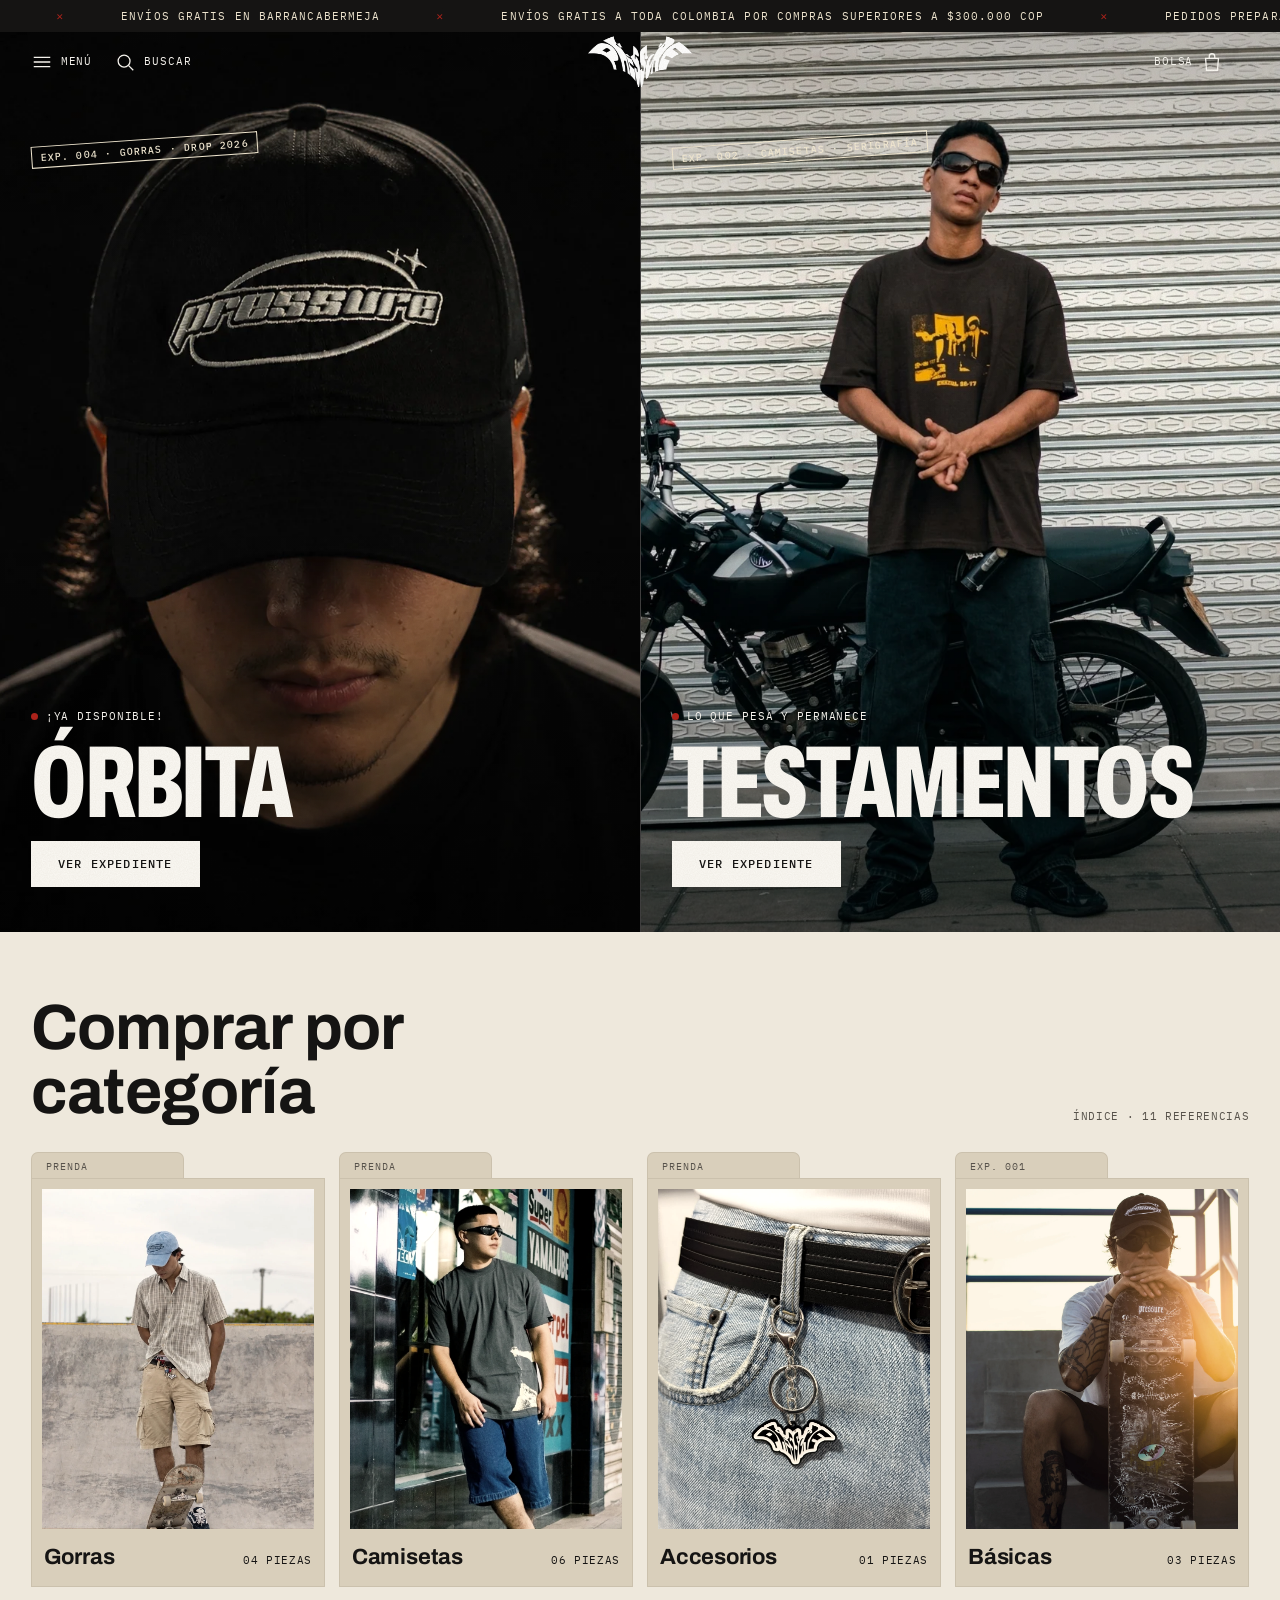
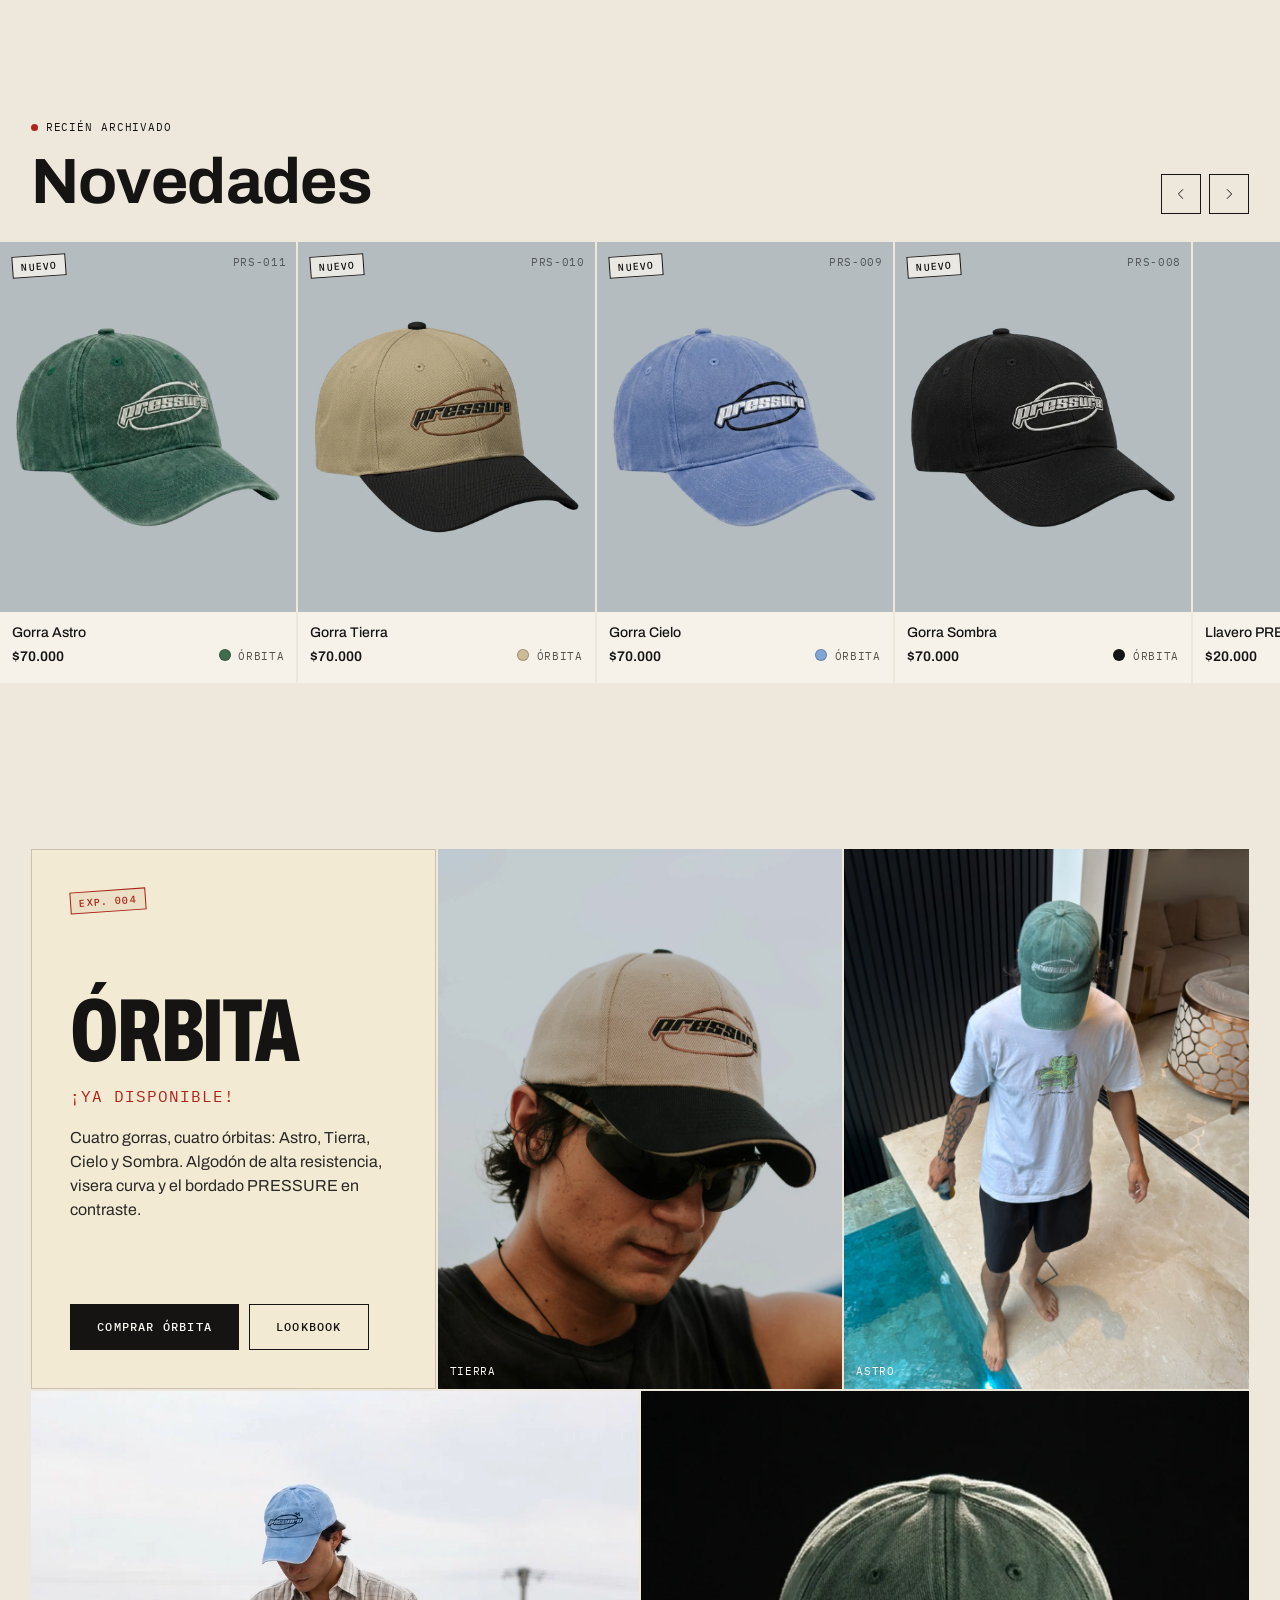
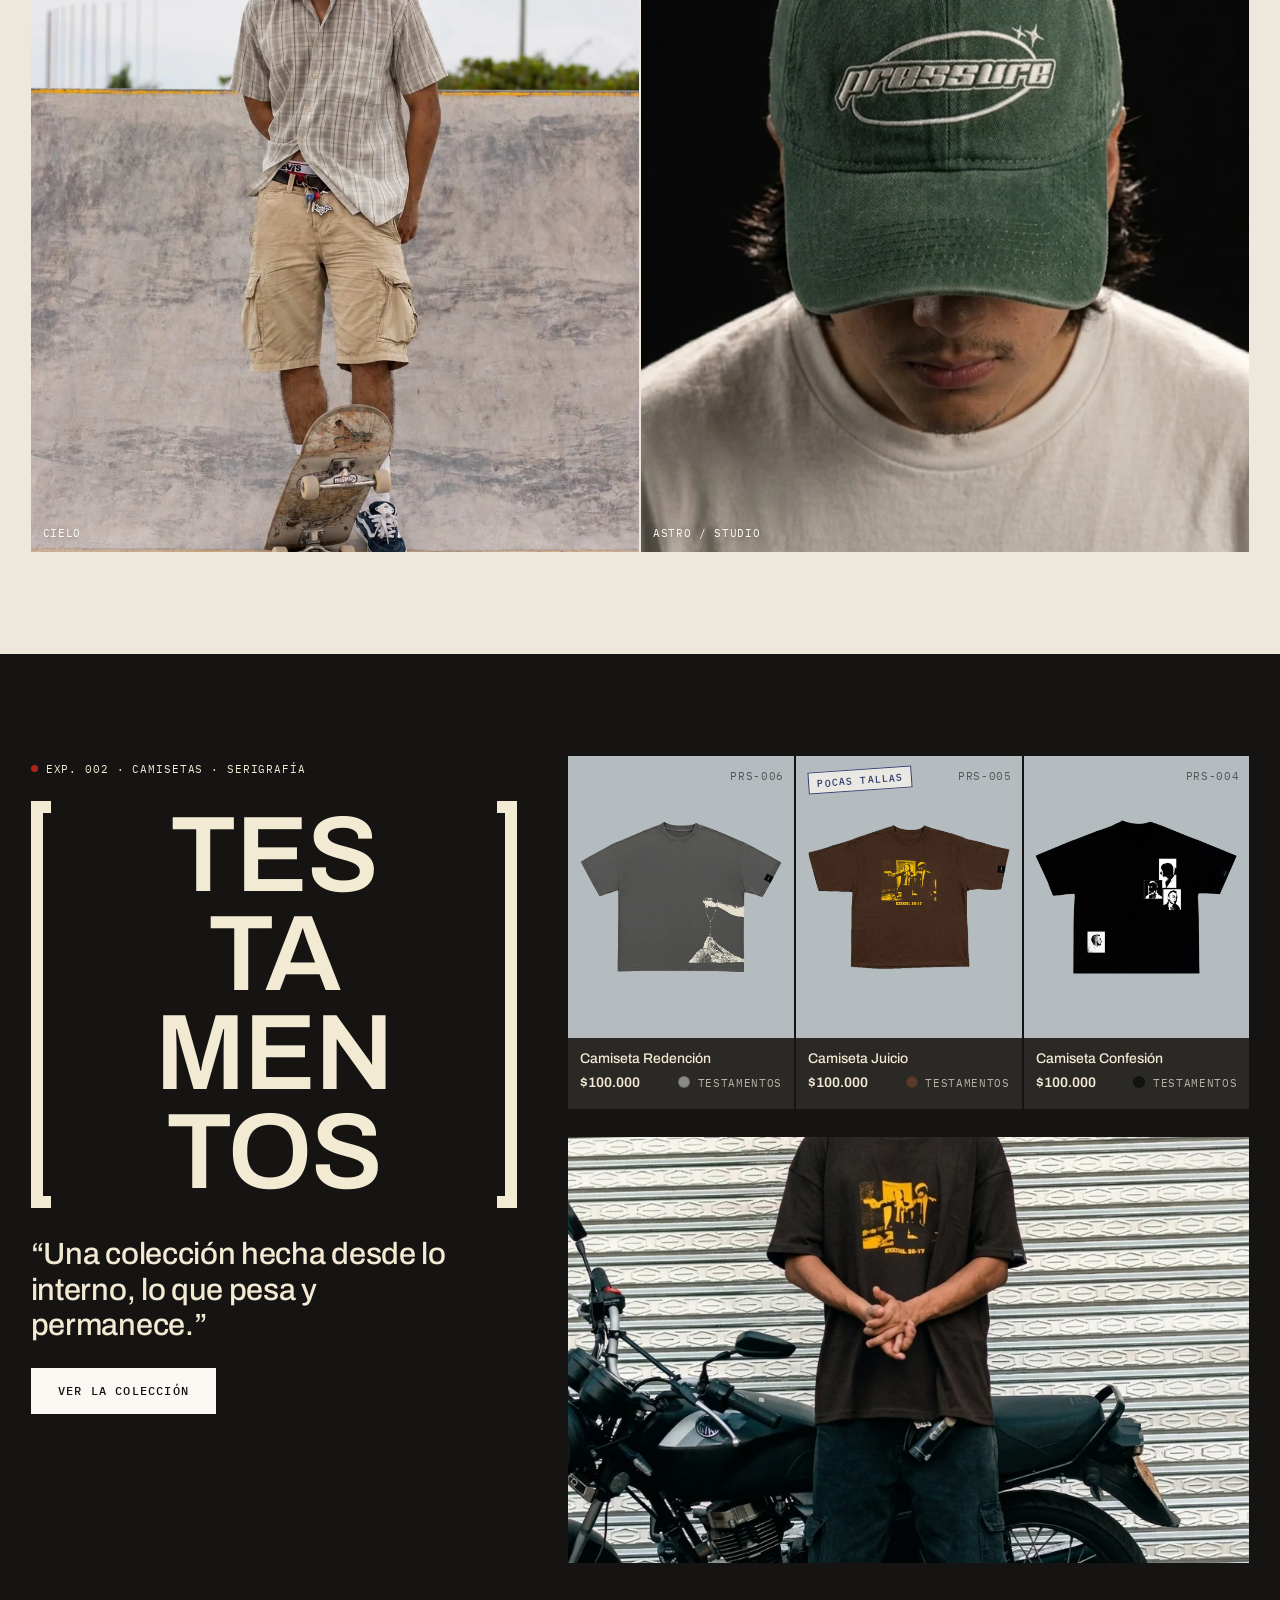
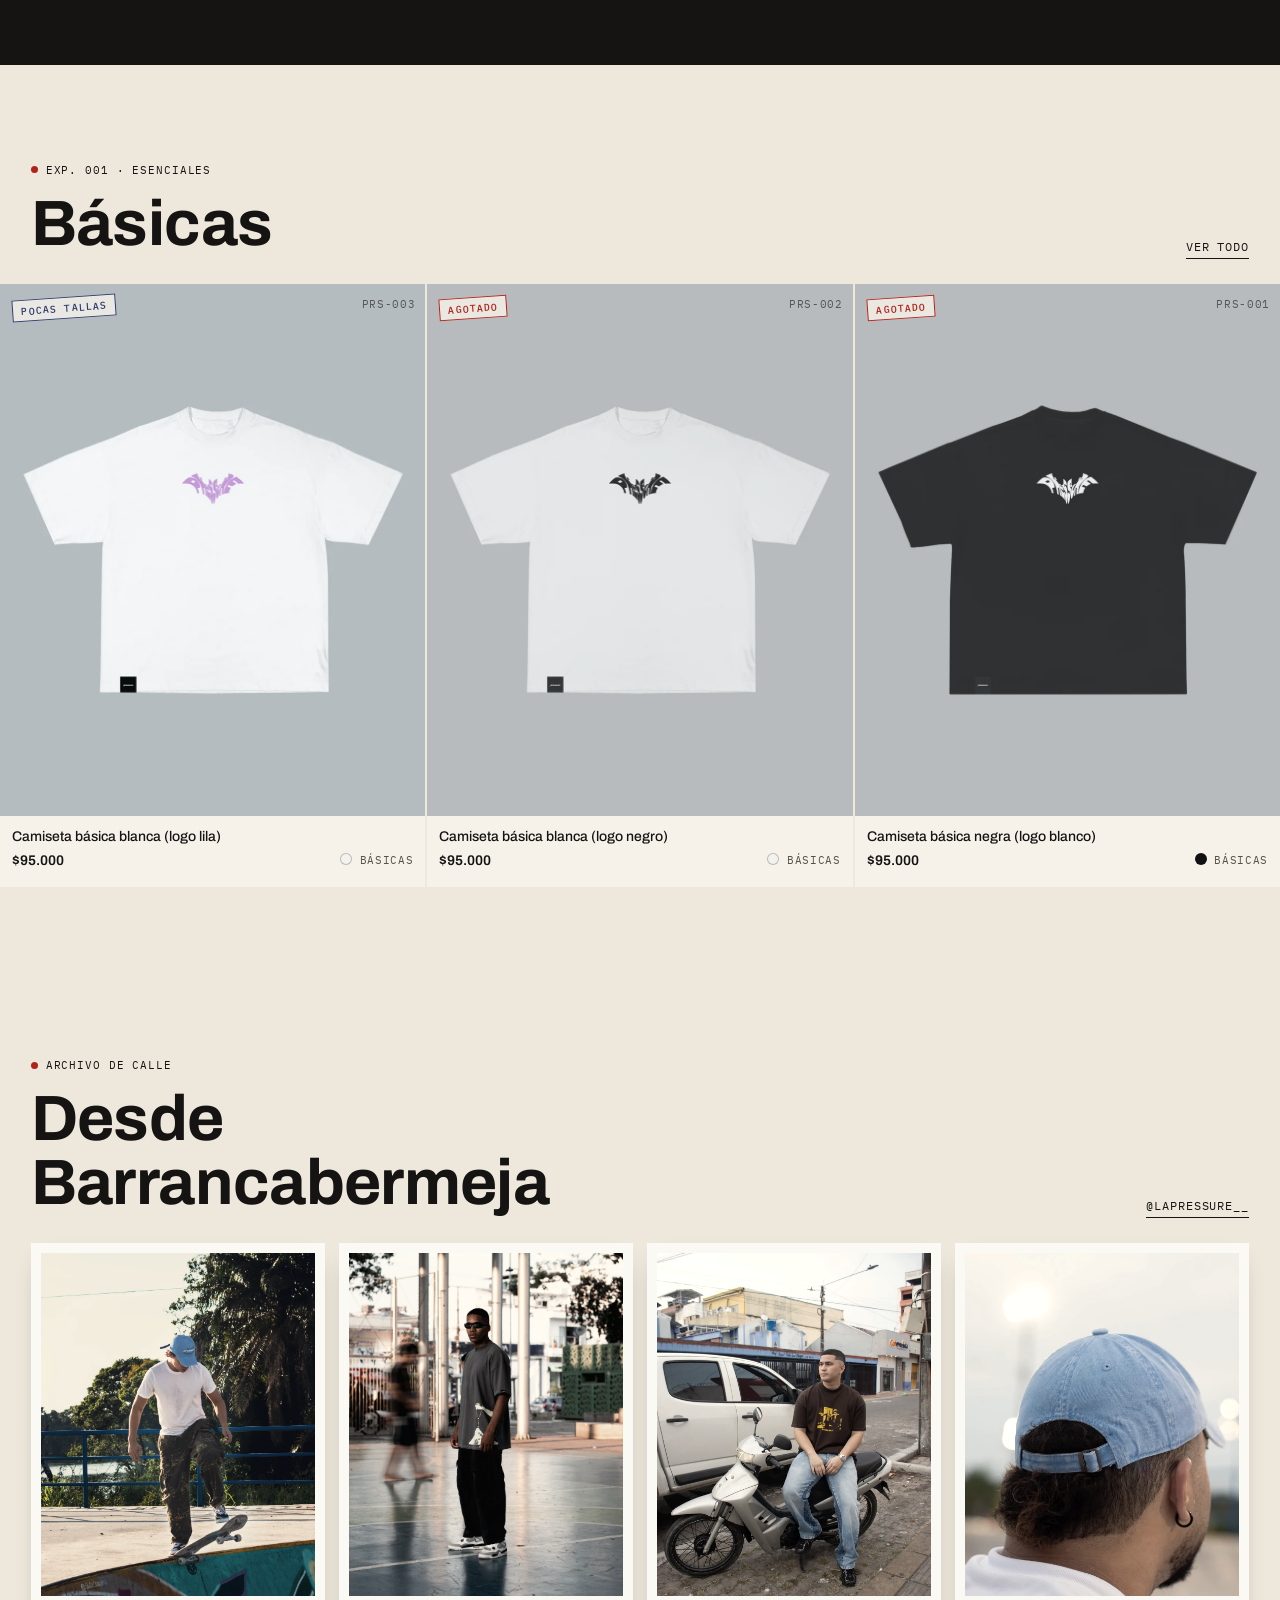
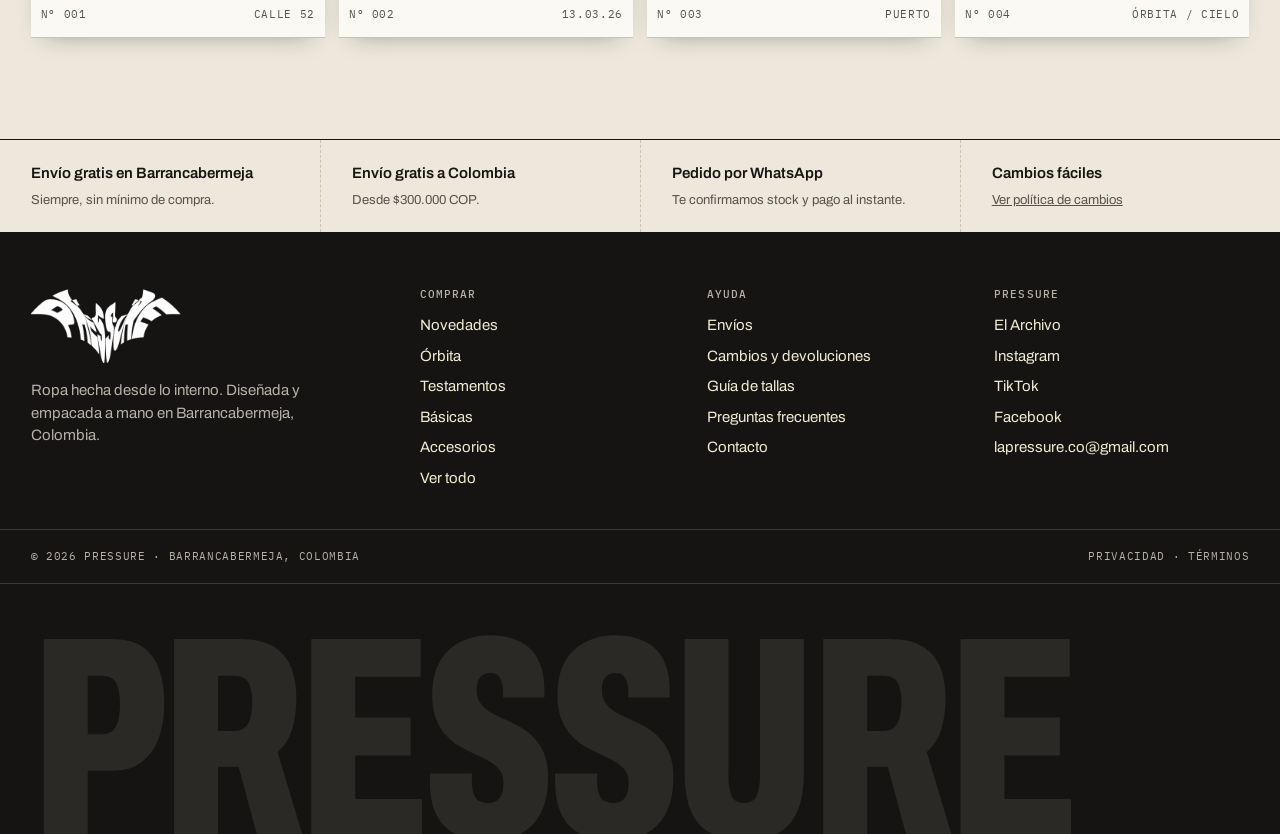
==== pressure-web/index.html @ 0696f29c "Agrego los proyectos Pressure (clase) y PRESSURE (tienda oficial) al sitio" ====
<!doctype html>
<html lang="es-CO">
<head>
<meta charset="utf-8">
<meta name="viewport" content="width=device-width, initial-scale=1">
<title>PRESSURE | Ropa desde Barrancabermeja</title>
<meta name="description" content="PRESSURE: gorras, camisetas oversize y accesorios hechos desde lo interno. Colecciones Órbita y Testamentos. Envíos a toda Colombia.">
<meta name="theme-color" content="#eee8dc">
<meta property="og:site_name" content="PRESSURE">
<meta property="og:title" content="PRESSURE | Ropa desde Barrancabermeja">
<meta property="og:description" content="PRESSURE: gorras, camisetas oversize y accesorios hechos desde lo interno. Colecciones Órbita y Testamentos. Envíos a toda Colombia.">
<meta property="og:image" content="assets/img/editorial/img_024.webp">
<link rel="icon" href="assets/img/editorial/PRESSURE_PERSONAJE_SOLO_CABEZA.webp" type="image/webp">
<link rel="preconnect" href="https://fonts.googleapis.com">
<link rel="preconnect" href="https://fonts.gstatic.com" crossorigin>
<link href="https://fonts.googleapis.com/css2?family=Archivo:wdth,wght@62..125,100..900&family=IBM+Plex+Mono:wght@400;500&display=swap" rel="stylesheet">
<link rel="stylesheet" href="assets/css/styles.css">
</head>
<body data-page="home">
<main id="main"></main>
<script src="assets/js/config.js"></script>
<script src="assets/js/catalog.js"></script>
<script src="assets/js/app.js"></script>
</body>
</html>
---- pressure-web/assets/css/styles.css ----
/* ==========================================================================
   PRESSURE — Archivo
   Estructura inspirada en retail de moda (navegación por mundos, rejilla a
   sangre, ficha con galería + panel fijo) con piel de archivo vintage:
   papel crema, tinta negra, sellos rojos, índigo de carpeta y tipografía
   de máquina de escribir para las referencias.
   ========================================================================== */

:root {
  --paper: #eee8dc;
  --paper-2: #e5ddcc;
  --paper-3: #d9cfbb;
  --card: #f6f2ea;
  --ink: #151413;
  --ink-2: #2b2926;
  --ink-soft: #57524b;
  --gray: #8c877f;
  --gray-light: #b8b2a7;
  --line: #cbc1ad;
  --red: #b0231b;
  --red-dark: #8c1a14;
  --indigo: #2f3a6e;
  --indigo-soft: #46528a;
  --cream: #f3ead4;
  --white: #fbf9f4;

  --font-sans: "Archivo", "Helvetica Neue", Arial, sans-serif;
  --font-mono: "IBM Plex Mono", "Courier New", monospace;

  --header-h: 60px;
  --ann-h: 32px;
  --gutter: clamp(16px, 2.4vw, 32px);
  --ease: cubic-bezier(.2, .7, .1, 1);
}

/* ---------- Base ---------- */
*, *::before, *::after { box-sizing: border-box; }
html { -webkit-text-size-adjust: 100%; scroll-behavior: smooth; }
body {
  margin: 0;
  background: var(--paper);
  color: var(--ink);
  font-family: var(--font-sans);
  font-size: 15px;
  line-height: 1.5;
  -webkit-font-smoothing: antialiased;
  overflow-x: hidden;
}
/* Grano de papel sobre todo el sitio */
body::after {
  content: "";
  position: fixed; inset: 0;
  pointer-events: none;
  z-index: 200;
  opacity: .22;
  mix-blend-mode: multiply;
  background-image: url("data:image/svg+xml,%3Csvg xmlns='http://www.w3.org/2000/svg' width='220' height='220'%3E%3Cfilter id='n'%3E%3CfeTurbulence type='fractalNoise' baseFrequency='.85' numOctaves='3' stitchTiles='stitch'/%3E%3CfeColorMatrix values='0 0 0 0 .35 0 0 0 0 .3 0 0 0 0 .22 0 0 0 .55 0'/%3E%3C/filter%3E%3Crect width='100%25' height='100%25' filter='url(%23n)'/%3E%3C/svg%3E");
}
body.no-scroll { overflow: hidden; }
img, video { display: block; max-width: 100%; height: auto; }
a { color: inherit; text-decoration: none; }
button { font: inherit; color: inherit; background: none; border: 0; padding: 0; cursor: pointer; }
input, select, textarea { font: inherit; color: inherit; }
h1, h2, h3, h4 { margin: 0; font-weight: 700; line-height: 1; letter-spacing: -.01em; }
p { margin: 0; }
ul { margin: 0; padding: 0; list-style: none; }
:focus-visible { outline: 2px solid var(--indigo); outline-offset: 2px; }
.sr-only { position: absolute; width: 1px; height: 1px; overflow: hidden; clip: rect(0 0 0 0); white-space: nowrap; }

.mono { font-family: var(--font-mono); font-size: 11px; letter-spacing: .06em; text-transform: uppercase; }
.wrap { padding-inline: var(--gutter); }
.display {
  font-stretch: 62%;
  font-weight: 800;
  text-transform: uppercase;
  letter-spacing: -.02em;
  line-height: .86;
}

/* ---------- Botones, chips, sellos ---------- */
.btn {
  display: inline-flex; align-items: center; justify-content: center; gap: 10px;
  min-height: 46px; padding: 0 26px;
  font-family: var(--font-mono); font-size: 12px; font-weight: 500;
  letter-spacing: .1em; text-transform: uppercase;
  border: 1px solid var(--ink);
  background: var(--ink); color: var(--white);
  transition: background .2s, color .2s, border-color .2s;
}
.btn:hover { background: var(--red); border-color: var(--red); }
.btn--ghost { background: transparent; color: var(--ink); }
.btn--ghost:hover { background: var(--ink); color: var(--white); border-color: var(--ink); }
.btn--light { background: var(--white); color: var(--ink); border-color: var(--white); }
.btn--light:hover { background: var(--red); color: var(--white); border-color: var(--red); }
.btn--block { width: 100%; }
.btn[disabled] { opacity: .45; pointer-events: none; }

.link-u { position: relative; font-family: var(--font-mono); font-size: 12px; letter-spacing: .08em; text-transform: uppercase; }
.link-u::after { content: ""; position: absolute; left: 0; right: 0; bottom: -3px; height: 1px; background: currentColor; transform-origin: left; transition: transform .3s var(--ease); }
.link-u:hover::after { transform: scaleX(.3); }

.chip {
  display: inline-flex; align-items: center; height: 32px; padding: 0 14px;
  border: 1px solid var(--line); border-radius: 999px;
  font-size: 13px; white-space: nowrap; background: transparent;
  transition: border-color .2s, background .2s, color .2s;
}
.chip:hover { border-color: var(--ink); }
.chip.is-active { background: var(--ink); color: var(--white); border-color: var(--ink); }

.stamp {
  display: inline-block;
  padding: 3px 8px 2px;
  border: 1.5px solid currentColor;
  color: var(--red);
  font-family: var(--font-mono); font-size: 10px; font-weight: 500; letter-spacing: .12em; text-transform: uppercase;
  transform: rotate(-4deg);
  background: rgba(246, 242, 234, .82);
  mix-blend-mode: multiply;
}
.stamp--indigo { color: var(--indigo); }
.stamp--ink { color: var(--ink); }

.tag-file {
  display: inline-flex; gap: 8px; align-items: center;
  font-family: var(--font-mono); font-size: 11px; letter-spacing: .08em; text-transform: uppercase;
}
.tag-file::before { content: ""; width: 7px; height: 7px; background: var(--red); border-radius: 50%; }

/* ---------- Barra de anuncios ---------- */
.ann {
  height: var(--ann-h);
  background: var(--ink); color: var(--cream);
  overflow: hidden; display: flex; align-items: center;
  position: relative; z-index: 60;
}
.ann__track { display: flex; gap: 56px; white-space: nowrap; animation: marquee 38s linear infinite; padding-left: 56px; }
.ann__track span { font-family: var(--font-mono); font-size: 11px; letter-spacing: .1em; text-transform: uppercase; }
.ann__track span::before { content: "✕"; color: var(--red); margin-right: 56px; font-size: 9px; }
@keyframes marquee { to { transform: translateX(-50%); } }
@media (prefers-reduced-motion: reduce) { .ann__track { animation: none; } }

/* ---------- Header ---------- */
.header {
  position: sticky; top: 0; z-index: 50;
  height: var(--header-h);
  display: grid; grid-template-columns: 1fr auto 1fr; align-items: center;
  padding-inline: var(--gutter);
  background: var(--paper);
  border-bottom: 1px solid transparent;
  transition: background .3s, color .3s, border-color .3s;
}
.header.is-scrolled { border-bottom-color: var(--line); }
.header--overlay { position: fixed; left: 0; right: 0; top: var(--ann-h); background: transparent; color: var(--white); }
.header--overlay .logo img { filter: invert(1); }
.header--overlay.is-scrolled { top: 0; background: var(--paper); color: var(--ink); }
.header--overlay.is-scrolled .logo img { filter: none; }
.header__left, .header__right { display: flex; align-items: center; gap: 22px; }
.header__right { justify-content: flex-end; }
.icon-btn { display: inline-flex; align-items: center; gap: 8px; height: 40px; font-size: 13px; }
.icon-btn svg { width: 22px; height: 22px; stroke: currentColor; fill: none; stroke-width: 1.4; }
.icon-btn .lbl { font-family: var(--font-mono); font-size: 11px; letter-spacing: .08em; text-transform: uppercase; }
.bag-count { font-family: var(--font-mono); font-size: 11px; min-width: 18px; }

/* El logo PNG trae mucho aire; se recorta con un contenedor */
.logo { display: block; width: 104px; aspect-ratio: 1560 / 770; overflow: hidden; }
.logo img { width: 115.4%; max-width: none; margin: -33% 0 0 -7.7%; transition: filter .3s; }

/* ---------- Drawers (menú, carrito, filtros) ---------- */
.scrim {
  position: fixed; inset: 0; z-index: 90;
  background: rgba(21, 20, 19, .45);
  opacity: 0; visibility: hidden; transition: opacity .3s, visibility .3s;
}
.scrim.is-open { opacity: 1; visibility: visible; }
.drawer {
  position: fixed; top: 0; bottom: 0; z-index: 100;
  width: min(460px, 100vw);
  background: var(--paper);
  display: flex; flex-direction: column;
  transition: transform .45s var(--ease);
}
.drawer--left { left: 0; transform: translateX(-102%); }
.drawer--right { right: 0; transform: translateX(102%); }
.drawer.is-open { transform: none; }
.drawer__head { display: flex; align-items: center; justify-content: space-between; height: var(--header-h); padding-inline: 24px; border-bottom: 1px solid var(--line); flex: none; }
.drawer__body { flex: 1; overflow-y: auto; padding: 24px; }
.drawer__foot { flex: none; padding: 20px 24px 24px; border-top: 1px solid var(--line); background: var(--paper-2); }
.close-x { width: 36px; height: 36px; display: grid; place-items: center; margin-right: -8px; }
.close-x svg { width: 20px; height: 20px; stroke: currentColor; stroke-width: 1.4; }

/* Menú principal: pestañas tipo carpeta */
.menu-tabs { display: flex; gap: 4px; padding: 0 24px; border-bottom: 1px solid var(--ink); flex: none; margin-top: 18px; }
.menu-tab {
  padding: 9px 16px 7px; font-weight: 600; font-size: 14px;
  border: 1px solid var(--line); border-bottom: 0; border-radius: 6px 6px 0 0;
  background: var(--paper-2); color: var(--ink-soft);
  position: relative; top: 1px;
}
.menu-tab.is-active { background: var(--paper); color: var(--ink); border-color: var(--ink); }
.menu-panel { display: none; }
.menu-panel.is-active { display: block; }
.menu-group + .menu-group { margin-top: 30px; }
.menu-group h4 { font-family: var(--font-mono); font-weight: 500; font-size: 11px; letter-spacing: .1em; text-transform: uppercase; color: var(--gray); margin-bottom: 12px; }
.menu-list a { display: flex; align-items: baseline; justify-content: space-between; padding: 7px 0; font-size: 20px; font-weight: 600; letter-spacing: -.01em; border-bottom: 1px dashed transparent; }
.menu-list a:hover { border-bottom-color: var(--line); color: var(--red); }
.menu-list a small { font-family: var(--font-mono); font-size: 10px; font-weight: 400; color: var(--gray); letter-spacing: .08em; }
.menu-list--sm a { font-size: 15px; font-weight: 500; padding: 5px 0; }
.menu-new { color: var(--red); font-family: var(--font-mono); font-size: 10px; margin-left: 8px; letter-spacing: .08em; }
.menu-foot { display: flex; gap: 18px; flex-wrap: wrap; }

/* ---------- Búsqueda ---------- */
.search {
  position: fixed; inset: 0 0 auto 0; z-index: 100;
  background: var(--paper); border-bottom: 1px solid var(--ink);
  transform: translateY(-102%); transition: transform .45s var(--ease);
  max-height: 100vh; overflow-y: auto;
}
.search.is-open { transform: none; }
.search__bar { display: flex; align-items: center; gap: 16px; padding: 18px var(--gutter); border-bottom: 1px solid var(--line); }
.search__bar input { flex: 1; border: 0; background: transparent; font-size: clamp(22px, 3vw, 34px); font-weight: 600; outline: none; padding: 6px 0; }
.search__bar input::placeholder { color: var(--gray-light); }
.search__body { padding: 24px var(--gutter) 40px; }
.search__hint { margin-bottom: 18px; color: var(--ink-soft); }

/* ---------- Home: portada dividida ---------- */
.split {
  display: grid; grid-template-columns: 1fr 1fr;
  height: 100vh; min-height: 560px;
  background: var(--ink);
}
.split__panel { display: block; position: relative; overflow: hidden; color: var(--white); isolation: isolate; }
.split__panel video, .split__panel > img { position: absolute; inset: 0; width: 100%; height: 100%; object-fit: cover; z-index: -2; transition: transform 1.2s var(--ease); }
.split__panel::after { content: ""; position: absolute; inset: 0; z-index: -1; background: linear-gradient(180deg, rgba(0,0,0,.25), rgba(0,0,0,0) 30%, rgba(0,0,0,.05) 55%, rgba(0,0,0,.55)); }
.split__panel:hover video, .split__panel:hover > img { transform: scale(1.03); }
.split__panel + .split__panel { border-left: 1px solid rgba(255,255,255,.18); }
.split__inner { position: absolute; inset: auto 0 0 0; padding: 0 var(--gutter) clamp(28px, 5vh, 56px); display: grid; gap: 14px; justify-items: start; }
.split__title { font-size: clamp(54px, 8vw, 150px); }
.split__meta { display: flex; gap: 18px; align-items: center; }
.split__file { position: absolute; top: calc(var(--ann-h) + var(--header-h) + 14px); left: var(--gutter); }
.split__file .stamp { color: var(--cream); background: transparent; mix-blend-mode: normal; }

/* ---------- Secciones genéricas ---------- */
.section { padding-block: clamp(56px, 8vw, 112px); }
.section--tight { padding-block: clamp(36px, 5vw, 64px); }
.section-head { display: flex; align-items: end; justify-content: space-between; gap: 24px; margin-bottom: 28px; }
.section-head h2 { font-size: clamp(34px, 5vw, 64px); }
.section-head .mono { color: var(--ink-soft); }
.rule { border: 0; border-top: 1px solid var(--ink); margin: 0; }
.rule--dash { border-top: 1px dashed var(--line); }

/* Fichas de categoría tipo carpeta */
.folders { display: grid; grid-template-columns: repeat(4, 1fr); gap: 14px; }
.folder { position: relative; padding-top: 26px; display: block; }
.folder__tab {
  position: absolute; top: 0; left: 0;
  height: 27px; padding: 6px 14px 0; min-width: 52%;
  background: var(--paper-3); border: 1px solid var(--line); border-bottom: 0; border-radius: 7px 7px 0 0;
  font-family: var(--font-mono); font-size: 10px; letter-spacing: .1em; text-transform: uppercase; color: var(--ink-soft);
  transition: background .3s, color .3s;
}
.folder__body { position: relative; background: var(--paper-3); border: 1px solid var(--line); padding: 10px; transition: background .3s; }
.folder__img { aspect-ratio: 4 / 5; overflow: hidden; background: var(--paper-2); }
.folder__img img { width: 100%; height: 100%; object-fit: cover; filter: grayscale(.25) sepia(.12) contrast(1.02); transition: transform .8s var(--ease), filter .5s; }
.folder__label { display: flex; justify-content: space-between; align-items: baseline; padding: 12px 2px 2px; }
.folder__label strong { font-size: 22px; font-weight: 700; letter-spacing: -.01em; }
.folder:hover .folder__tab, .folder:hover .folder__body { background: var(--indigo); color: var(--cream); border-color: var(--indigo); }
.folder:hover .folder__img img { transform: scale(1.04); filter: none; }

/* Rail horizontal de productos */
.rail { position: relative; }
.rail__track { display: grid; grid-auto-flow: column; grid-auto-columns: calc((100% - 3 * 2px) / 4.3); gap: 2px; overflow-x: auto; scroll-snap-type: x mandatory; scrollbar-width: none; }
.rail__track::-webkit-scrollbar { display: none; }
.rail__track > * { scroll-snap-align: start; }
.rail__nav { display: flex; gap: 8px; }
.rail__nav button { width: 40px; height: 40px; border: 1px solid var(--ink); display: grid; place-items: center; transition: background .2s, color .2s; }
.rail__nav button:hover { background: var(--ink); color: var(--white); }
.rail__nav svg { width: 16px; height: 16px; stroke: currentColor; fill: none; stroke-width: 1.5; }

/* Lookbook editorial */
.editorial { display: grid; grid-template-columns: repeat(12, 1fr); gap: 2px; }
.editorial figure { margin: 0; position: relative; overflow: hidden; background: var(--paper-2); }
.editorial img { width: 100%; height: 100%; object-fit: cover; transition: transform 1.2s var(--ease); }
.editorial figure:hover img { transform: scale(1.03); }
.editorial figcaption { position: absolute; left: 12px; bottom: 10px; color: var(--white); text-shadow: 0 1px 8px rgba(0,0,0,.4); }
.editorial__text {
  grid-column: span 4; display: flex; flex-direction: column; justify-content: space-between; gap: 32px;
  padding: clamp(24px, 3vw, 44px); background: var(--cream); border: 1px solid var(--line);
}
.editorial__text h2 { font-size: clamp(56px, 7vw, 120px); }
.editorial__text p { max-width: 36ch; color: var(--ink-2); font-size: 16px; }
.e-a { grid-column: span 4; aspect-ratio: 3 / 4; }
.e-b { grid-column: span 4; aspect-ratio: 3 / 4; }
.e-c { grid-column: span 6; aspect-ratio: 4 / 5; }
.e-d { grid-column: span 6; aspect-ratio: 4 / 5; }

/* Bloque oscuro TESTAMENTOS */
.dark { background: var(--ink); color: var(--cream); }
.dark .rule { border-color: rgba(243, 234, 212, .25); }
.dark .chip { border-color: rgba(243,234,212,.3); }
.testa { display: grid; grid-template-columns: 5fr 7fr; gap: clamp(24px, 4vw, 64px); align-items: start; }
.testa__brackets { display: grid; grid-template-columns: auto 1fr auto; gap: 0; align-items: stretch; }
.testa__brackets::before, .testa__brackets::after { content: ""; width: clamp(14px, 1.6vw, 22px); border: clamp(8px, 1vw, 14px) solid var(--cream); }
.testa__brackets::before { border-right: 0; }
.testa__brackets::after { border-left: 0; }
.testa__word { padding: 6px clamp(10px, 1.6vw, 22px); font-size: clamp(60px, 8.4vw, 150px); font-stretch: 100%; font-weight: 600; line-height: .92; text-align: center; letter-spacing: -.01em; }
.testa__quote { font-size: clamp(22px, 2.4vw, 34px); font-weight: 500; line-height: 1.15; letter-spacing: -.01em; margin: 28px 0 26px; max-width: 24ch; }
.testa__video { position: relative; aspect-ratio: 16 / 10; overflow: hidden; margin-top: 28px; }
.testa__video video { width: 100%; height: 100%; object-fit: cover; }
.testa__grid { display: grid; grid-template-columns: repeat(3, 1fr); gap: 2px; }
.testa > :first-child { position: sticky; top: calc(var(--header-h) + 24px); }
.dark .card { background: var(--ink-2); }
.dark .card__info { color: var(--cream); }
.dark .card__meta { color: var(--gray-light); }

/* Tira de archivo (fotos de calle) */
.archive-strip { display: grid; grid-template-columns: repeat(4, 1fr); gap: 14px; }
.polaroid { background: var(--white); padding: 10px 10px 14px; box-shadow: 0 1px 0 var(--line), 0 10px 24px -14px rgba(21,20,19,.45); transition: transform .4s var(--ease); }
.polaroid:nth-child(odd) { transform: rotate(-1.2deg); }
.polaroid:nth-child(even) { transform: rotate(1deg) translateY(10px); }
.polaroid:hover { transform: rotate(0) translateY(-4px); }
.polaroid img { aspect-ratio: 4 / 5; width: 100%; object-fit: cover; filter: grayscale(.2) sepia(.15); }
.polaroid p { margin-top: 10px; display: flex; justify-content: space-between; color: var(--ink-soft); }

/* Banda de servicios */
.services { display: grid; grid-template-columns: repeat(4, 1fr); border-top: 1px solid var(--ink); border-bottom: 1px solid var(--ink); }
.service { padding: 22px var(--gutter); display: grid; gap: 6px; }
.service + .service { border-left: 1px dashed var(--line); }
.service strong { font-size: 15px; font-weight: 600; }
.service span { color: var(--ink-soft); font-size: 13px; }

/* Newsletter */
.news { display: grid; grid-template-columns: 1fr 1fr; gap: 32px; align-items: end; }
.news h2 { font-size: clamp(40px, 5vw, 76px); }
.news form { display: flex; border-bottom: 1px solid var(--ink); }
.news input { flex: 1; min-width: 0; border: 0; background: transparent; padding: 14px 0; font-size: 18px; outline: none; }
.news__msg { margin-top: 10px; min-height: 18px; }

/* ---------- Tarjeta de producto ---------- */
.grid { display: grid; grid-template-columns: repeat(var(--cols, 4), 1fr); gap: 2px; }
.card { position: relative; display: block; background: var(--card); }
.card__media { display: block; position: relative; aspect-ratio: 4 / 5; overflow: hidden; background: #b3babe; }
.card__media img { position: absolute; inset: 0; width: 100%; height: 100%; object-fit: cover; transition: opacity .5s, transform 1s var(--ease); }
.card__media .alt { opacity: 0; }
.card:hover .card__media .alt { opacity: 1; }
.card:hover .card__media img:first-child { transform: scale(1.02); }
.card__stamp { position: absolute; top: 12px; left: 12px; z-index: 2; }
.card__ref { position: absolute; right: 10px; top: 12px; z-index: 2; color: rgba(21,20,19,.6); }
.card__quick {
  position: absolute; left: 10px; right: 10px; bottom: 10px; z-index: 2;
  display: flex; flex-wrap: wrap; gap: 4px; justify-content: center;
  opacity: 0; transform: translateY(6px); transition: opacity .3s, transform .3s var(--ease);
}
.card:hover .card__quick { opacity: 1; transform: none; }
.card__quick button { min-width: 38px; height: 32px; padding: 0 10px; background: var(--white); font-family: var(--font-mono); font-size: 11px; border: 1px solid transparent; }
.card__quick button:hover { border-color: var(--ink); }
.card__quick button[disabled] { color: var(--gray-light); text-decoration: line-through; pointer-events: none; }
.card__info { padding: 10px 12px 16px; display: grid; gap: 3px; }
.card__title { font-size: 14px; font-weight: 500; }
.card__row { display: flex; justify-content: space-between; align-items: center; gap: 12px; }
.card__price { font-size: 14px; font-weight: 600; }
.card__meta { color: var(--ink-soft); }
.swatch { width: 12px; height: 12px; border-radius: 50%; border: 1px solid rgba(21,20,19,.25); display: inline-block; vertical-align: -1px; }
.card.is-soldout .card__media img { filter: grayscale(.7) opacity(.75); }

/* ---------- Colección ---------- */
.col-hero { display: grid; grid-template-columns: 1fr 1fr; min-height: 56vh; border-bottom: 1px solid var(--ink); }
.col-hero__text { padding: clamp(28px, 4vw, 56px) var(--gutter); display: flex; flex-direction: column; justify-content: space-between; gap: 32px; }
.col-hero__text h1 { font-size: clamp(64px, 10vw, 180px); }
.col-hero__text p { max-width: 44ch; font-size: 16px; color: var(--ink-2); }
.col-hero__media { position: relative; overflow: hidden; background: var(--paper-2); }
.col-hero__media img, .col-hero__media video { position: absolute; inset: 0; width: 100%; height: 100%; object-fit: cover; }
.col-hero--simple { grid-template-columns: 1fr; min-height: 0; text-align: center; }
.col-hero--simple .col-hero__text { align-items: center; }
.col-hero--simple h1 { font-size: clamp(48px, 7vw, 110px); }
.col-hero__ticks { display: flex; gap: 22px; flex-wrap: wrap; color: var(--ink-soft); }

.toolbar {
  position: sticky; top: var(--header-h); z-index: 30;
  display: flex; align-items: center; justify-content: space-between; gap: 16px;
  padding: 12px var(--gutter);
  background: var(--paper); border-bottom: 1px solid var(--line);
}
.toolbar__chips { display: flex; gap: 8px; overflow-x: auto; scrollbar-width: none; }
.toolbar__chips::-webkit-scrollbar { display: none; }
.toolbar__right { display: flex; align-items: center; gap: 20px; flex: none; }
.view-switch { display: flex; align-items: center; gap: 8px; }
.view-switch button { width: 26px; height: 26px; display: grid; place-items: center; font-family: var(--font-mono); font-size: 12px; color: var(--gray); }
.view-switch button.is-active { color: var(--ink); text-decoration: underline; text-underline-offset: 4px; }
.count { color: var(--ink-soft); }
.empty { padding: 80px var(--gutter); text-align: center; display: grid; gap: 18px; justify-items: center; }

.filter-block + .filter-block { margin-top: 28px; padding-top: 24px; border-top: 1px dashed var(--line); }
.filter-block h4 { margin-bottom: 14px; }
.opt-list { display: flex; flex-wrap: wrap; gap: 8px; }
.opt { position: relative; }
.opt input { position: absolute; opacity: 0; }
.opt span { display: inline-flex; align-items: center; height: 38px; padding: 0 16px; border: 1px solid var(--line); font-size: 14px; cursor: pointer; transition: all .2s; }
.opt input:checked + span { background: var(--ink); color: var(--white); border-color: var(--ink); }
.opt input:focus-visible + span { outline: 2px solid var(--indigo); outline-offset: 2px; }

/* ---------- Ficha de producto ---------- */
.crumbs { display: flex; gap: 8px; flex-wrap: wrap; padding: 14px var(--gutter); color: var(--ink-soft); border-bottom: 1px solid var(--line); }
.crumbs a:hover { color: var(--red); }
.pdp { display: grid; grid-template-columns: minmax(0, 1.55fr) minmax(340px, 1fr); align-items: start; }
.gallery { display: grid; grid-template-columns: 1fr 1fr; gap: 2px; }
.gallery figure { margin: 0; background: #b3babe; aspect-ratio: 4 / 5; overflow: hidden; cursor: zoom-in; }
.gallery figure:first-child { grid-column: span 2; aspect-ratio: 1 / 1; }
.gallery img { width: 100%; height: 100%; object-fit: cover; }
.gallery__dots { display: none; }
.pdp__panel { position: sticky; top: calc(var(--header-h) + 8px); padding: clamp(24px, 3vw, 44px); display: grid; gap: 22px; }
.pdp__file { display: flex; justify-content: space-between; align-items: center; padding-bottom: 14px; border-bottom: 1px dashed var(--line); }
.pdp__title { font-size: clamp(30px, 3vw, 44px); font-weight: 700; letter-spacing: -.02em; line-height: 1; }
.pdp__price { font-size: 20px; font-weight: 600; margin-top: 10px; }
.pdp__price s { color: var(--gray); font-weight: 400; margin-left: 8px; font-size: 16px; }
.pdp__color { display: flex; align-items: center; gap: 10px; font-size: 14px; }
.sizes { display: grid; grid-template-columns: repeat(4, 1fr); gap: 6px; }
.size-btn { height: 46px; border: 1px solid var(--line); font-family: var(--font-mono); font-size: 13px; background: var(--card); transition: all .2s; }
.size-btn:hover { border-color: var(--ink); }
.size-btn.is-active { background: var(--ink); color: var(--white); border-color: var(--ink); }
.size-btn[disabled] { color: var(--gray-light); text-decoration: line-through; background: transparent; cursor: not-allowed; }
.sizes-head { display: flex; justify-content: space-between; align-items: center; margin-bottom: 10px; }
.pdp__actions { display: grid; gap: 8px; }
.pdp__msg { min-height: 18px; color: var(--red); }
.pdp__ship { display: grid; gap: 8px; padding: 14px 16px; background: var(--cream); border: 1px solid var(--line); font-size: 13px; }
.pdp__ship div { display: flex; gap: 10px; }
.pdp__ship div::before { content: "→"; color: var(--red); font-family: var(--font-mono); }

.acc { border-top: 1px solid var(--ink); }
.acc details { border-bottom: 1px solid var(--line); }
.acc summary { list-style: none; display: flex; justify-content: space-between; align-items: center; padding: 15px 0; cursor: pointer; font-weight: 600; font-size: 14px; }
.acc summary::-webkit-details-marker { display: none; }
.acc summary::after { content: "+"; font-family: var(--font-mono); font-weight: 400; font-size: 16px; transition: transform .3s; }
.acc details[open] summary::after { transform: rotate(45deg); }
.acc .acc__body { padding: 0 0 18px; color: var(--ink-2); font-size: 14px; display: grid; gap: 10px; }

/* Modal (guía de tallas / zoom) */
.modal { position: fixed; inset: 0; z-index: 120; display: grid; place-items: center; padding: 16px; visibility: hidden; opacity: 0; transition: opacity .3s, visibility .3s; }
.modal.is-open { visibility: visible; opacity: 1; }
.modal .scrim.is-open { visibility: inherit; } /* oculto con el modal: si no, tapa los clics de toda la página */
.modal__card { position: relative; width: min(560px, 100%); max-height: 90vh; overflow-y: auto; background: var(--paper); border: 1px solid var(--ink); padding: 28px; display: grid; gap: 16px; }
.modal__card .close-x { position: absolute; top: 12px; right: 18px; }
.modal--zoom .modal__card { width: min(1100px, 100%); padding: 0; background: #b3babe; }
.modal--zoom img { width: 100%; height: auto; }
table.size-table { width: 100%; border-collapse: collapse; font-size: 14px; }
.size-table th, .size-table td { text-align: left; padding: 10px 8px; border-bottom: 1px dashed var(--line); }
.size-table th { font-family: var(--font-mono); font-weight: 500; font-size: 11px; letter-spacing: .08em; text-transform: uppercase; color: var(--ink-soft); }

/* ---------- Carrito ---------- */
.ship-bar { display: grid; gap: 8px; margin-bottom: 22px; }
.ship-bar__track { height: 4px; background: var(--paper-3); position: relative; overflow: hidden; }
.ship-bar__fill { position: absolute; inset: 0 auto 0 0; background: var(--red); transition: width .5s var(--ease); }
.line { display: grid; grid-template-columns: 88px 1fr; gap: 14px; padding: 16px 0; border-bottom: 1px dashed var(--line); }
.line__img { display: block; aspect-ratio: 4 / 5; background: #b3babe; overflow: hidden; }
.line__img img { width: 100%; height: 100%; object-fit: cover; }
.line__info { display: grid; gap: 4px; align-content: start; }
.line__title { font-weight: 600; font-size: 14px; }
.line__bottom { display: flex; justify-content: space-between; align-items: center; margin-top: 8px; }
.qty { display: inline-flex; align-items: center; border: 1px solid var(--line); }
.qty button { width: 30px; height: 30px; font-family: var(--font-mono); }
.qty span { min-width: 24px; text-align: center; font-family: var(--font-mono); font-size: 13px; }
.line__remove { justify-self: start; color: var(--ink-soft); text-decoration: underline; text-underline-offset: 3px; font-size: 12px; }
.totals { display: grid; gap: 6px; margin-bottom: 16px; }
.totals div { display: flex; justify-content: space-between; }
.totals .grand { font-size: 18px; font-weight: 700; }
.cart-empty { display: grid; gap: 18px; justify-items: start; padding: 20px 0; }

/* ---------- Checkout ---------- */
.checkout { display: grid; grid-template-columns: 1.3fr 1fr; gap: 0; align-items: start; min-height: calc(100vh - var(--header-h)); }
.checkout__form { padding: clamp(28px, 4vw, 56px) var(--gutter); display: grid; gap: 28px; }
.checkout__summary { position: sticky; top: var(--header-h); padding: clamp(28px, 4vw, 56px) var(--gutter); background: var(--paper-2); border-left: 1px solid var(--line); min-height: calc(100vh - var(--header-h)); }
.fields { display: grid; grid-template-columns: 1fr 1fr; gap: 14px; }
.field { display: grid; gap: 6px; }
.field--full { grid-column: 1 / -1; }
.field label { font-family: var(--font-mono); font-size: 11px; letter-spacing: .08em; text-transform: uppercase; color: var(--ink-soft); }
.field input, .field select, .field textarea { height: 48px; padding: 0 14px; border: 1px solid var(--line); background: var(--card); border-radius: 0; outline: none; transition: border-color .2s; }
.field textarea { height: 96px; padding: 12px 14px; resize: vertical; }
.field input:focus, .field select:focus, .field textarea:focus { border-color: var(--ink); }
.field input:invalid:not(:placeholder-shown) { border-color: var(--red); }
.note { padding: 16px 18px; border: 1px dashed var(--ink); background: var(--cream); font-size: 14px; display: grid; gap: 6px; }
.co-actions { display: grid; gap: 10px; width: 100%; }
.co-actions__note { color: var(--ink-soft); margin: -2px 0 4px; }

/* ---------- Resultado del pago ---------- */
.payres { min-height: 70vh; display: grid; place-items: center; padding: 48px var(--gutter); }
.payres__box { width: 100%; max-width: 560px; display: grid; gap: 18px; justify-items: center; text-align: center; }
.payres__box h1 { font-size: clamp(56px, 9vw, 120px); }
.payres__box p { color: var(--ink-2); }
.payres__rows { width: 100%; margin: 0; border-top: 1px solid var(--ink); text-align: left; }
.payres__rows div { display: flex; justify-content: space-between; gap: 16px; padding: 10px 0; border-bottom: 1px dashed var(--line); }
.payres__rows dt { color: var(--ink-soft); }
.payres__rows dd { margin: 0; font-weight: 600; overflow-wrap: anywhere; text-align: right; }

/* ---------- Páginas informativas ---------- */
.doc { display: grid; grid-template-columns: 260px minmax(0, 760px); gap: clamp(24px, 5vw, 80px); padding: clamp(32px, 5vw, 72px) var(--gutter); }
.doc__nav { position: sticky; top: calc(var(--header-h) + 24px); align-self: start; display: grid; gap: 4px; }
.doc__nav a { padding: 8px 0; border-bottom: 1px dashed var(--line); font-size: 15px; }
.doc__nav a.is-active { color: var(--red); font-weight: 600; }
.doc__body h1 { font-size: clamp(40px, 5vw, 72px); margin: 14px 0 28px; }
.doc__body h2 { font-size: 20px; margin: 34px 0 10px; letter-spacing: -.01em; }
.doc__body p, .doc__body li { color: var(--ink-2); font-size: 15px; line-height: 1.65; }
.doc__body p + p { margin-top: 12px; }
.doc__body ul { list-style: square; padding-left: 20px; display: grid; gap: 6px; margin-top: 10px; }
.doc__body a { color: var(--indigo); text-decoration: underline; text-underline-offset: 3px; }

.contact-grid { display: grid; grid-template-columns: repeat(3, 1fr); gap: 14px; margin-top: 24px; }
.contact-card { padding: 22px; border: 1px solid var(--line); background: var(--card); display: grid; gap: 8px; transition: border-color .2s, background .2s; }
.contact-card:hover { border-color: var(--ink); background: var(--cream); }
.contact-card strong { font-size: 18px; }

/* Página de archivo (marca) */
.manifesto { font-size: clamp(28px, 3.6vw, 54px); font-weight: 600; line-height: 1.08; letter-spacing: -.02em; max-width: 22ch; }
.manifesto em { font-style: normal; color: var(--red); }
.pattern-band { height: clamp(160px, 22vw, 300px); background: url("../img/editorial/PRESSURE_BANNER.webp") center / cover; filter: contrast(1.1); mix-blend-mode: multiply; opacity: .9; }
.timeline { display: grid; gap: 0; border-top: 1px solid var(--ink); }
.timeline a { display: grid; grid-template-columns: 120px 1fr auto; gap: 24px; align-items: center; padding: 22px 0; border-bottom: 1px solid var(--line); transition: background .2s, padding .3s var(--ease); }
.timeline a:hover { background: var(--cream); padding-inline: 16px; }
.timeline strong { font-size: clamp(28px, 3.4vw, 52px); font-weight: 700; letter-spacing: -.02em; }

/* ---------- Footer ---------- */
.footer { background: var(--ink); color: var(--cream); margin-top: 0; }
.footer__top { display: grid; grid-template-columns: 1.4fr repeat(3, 1fr); gap: 32px; padding: 56px var(--gutter) 40px; }
.footer h4 { font-family: var(--font-mono); font-weight: 500; font-size: 11px; letter-spacing: .1em; text-transform: uppercase; color: var(--gray-light); margin-bottom: 14px; }
.footer li + li { margin-top: 8px; }
.footer a:hover { color: var(--red); }
.footer__brand p { color: var(--gray-light); max-width: 34ch; margin-top: 16px; }
.footer__brand .logo { width: 150px; }
.footer__brand .logo img { filter: invert(1); }
.footer__bottom { display: flex; justify-content: space-between; gap: 16px; flex-wrap: wrap; padding: 18px var(--gutter); border-top: 1px solid rgba(243,234,212,.18); color: var(--gray-light); }
.footer__mega { overflow: hidden; border-top: 1px solid rgba(243,234,212,.18); }
.footer__mega div { font-size: 22.5vw; line-height: .78; padding: 2vw var(--gutter) 0; color: var(--ink-2); white-space: nowrap; transform: translateY(8%); user-select: none; }

/* Toast */
.toast { position: fixed; left: 50%; bottom: 24px; z-index: 130; transform: translate(-50%, 140%); background: var(--ink); color: var(--cream); padding: 14px 20px; display: flex; gap: 16px; align-items: center; transition: transform .4s var(--ease), visibility .4s; max-width: calc(100vw - 32px); visibility: hidden; }
.toast.is-open { transform: translate(-50%, 0); visibility: visible; }
.toast a { text-decoration: underline; text-underline-offset: 3px; }

/* 404 */
.notfound { min-height: 70vh; display: grid; place-items: center; text-align: center; padding: 48px var(--gutter); }
.notfound img { width: 160px; margin: 0 auto 18px; }
.notfound h1 { font-size: clamp(80px, 14vw, 220px); }

/* Aparición suave */
.reveal { opacity: 0; transform: translateY(18px); transition: opacity .8s var(--ease), transform .8s var(--ease); }
.reveal.is-in { opacity: 1; transform: none; }
@media (prefers-reduced-motion: reduce) { .reveal { opacity: 1; transform: none; transition: none; } }

/* ---------- Responsive ---------- */
@media (max-width: 1100px) {
  .folders { grid-template-columns: repeat(2, 1fr); }
  .rail__track { grid-auto-columns: calc((100% - 2 * 2px) / 3.2); }
  .testa { grid-template-columns: 1fr; }
  .testa > :first-child { position: static; }
  .footer__top { grid-template-columns: 1fr 1fr; }
  .pdp { grid-template-columns: minmax(0, 1.2fr) minmax(320px, 1fr); }
}

@media (max-width: 820px) {
  :root { --header-h: 54px; }
  body { font-size: 14px; }
  .icon-btn .lbl { display: none; }
  .logo { width: 88px; }
  .split { grid-template-columns: 1fr; grid-template-rows: 1fr 1fr; height: 100svh; }
  .split__panel + .split__panel { border-left: 0; border-top: 1px solid rgba(255,255,255,.18); }
  .split__title { font-size: clamp(44px, 14.5vw, 110px); }
  .split__file { top: auto; bottom: auto; }
  .split__panel:first-child .split__file { top: calc(var(--ann-h) + var(--header-h) + 8px); }
  .split__panel:last-child .split__file { top: 14px; }
  .rail__track { grid-auto-columns: 46%; }
  .editorial { grid-template-columns: repeat(2, 1fr); }
  .editorial__text { grid-column: 1 / -1; order: -1; }
  .e-a, .e-b { grid-column: span 1; }
  .e-c, .e-d { grid-column: span 1; }
  .testa__grid { grid-template-columns: repeat(2, 1fr); }
  .archive-strip { grid-template-columns: repeat(2, 1fr); gap: 18px 12px; }
  .services { grid-template-columns: 1fr 1fr; }
  .service:nth-child(3) { border-left: 0; }
  .service:nth-child(n+3) { border-top: 1px dashed var(--line); }
  .news { grid-template-columns: 1fr; }
  .grid { grid-template-columns: repeat(var(--cols-m, 2), 1fr); }
  .card__quick { display: none; }
  .card__col { display: none; }
  .col-hero { grid-template-columns: 1fr; }
  .col-hero__media { aspect-ratio: 4 / 3; order: -1; }
  .toolbar { flex-wrap: wrap; }
  .toolbar__right { width: 100%; justify-content: space-between; }
  .pdp { grid-template-columns: 1fr; }
  .gallery { display: flex; overflow-x: auto; scroll-snap-type: x mandatory; scrollbar-width: none; gap: 0; }
  .gallery::-webkit-scrollbar { display: none; }
  .gallery figure, .gallery figure:first-child { flex: 0 0 100%; scroll-snap-align: start; aspect-ratio: 4 / 5; }
  .gallery__dots { display: flex; justify-content: center; gap: 6px; padding: 10px 0 0; }
  .gallery__dots span { width: 18px; height: 2px; background: var(--line); transition: background .3s; }
  .gallery__dots span.is-active { background: var(--ink); }
  .pdp__panel { position: static; padding: 22px var(--gutter) 36px; }
  .checkout { grid-template-columns: 1fr; }
  .checkout__summary { position: static; min-height: 0; border-left: 0; border-top: 1px solid var(--line); order: -1; }
  .fields { grid-template-columns: 1fr; }
  .doc { grid-template-columns: 1fr; }
  .doc__nav { position: static; grid-auto-flow: column; grid-auto-columns: max-content; gap: 18px; overflow-x: auto; scrollbar-width: none; }
  .doc__nav a { border-bottom: 0; white-space: nowrap; }
  .contact-grid { grid-template-columns: 1fr; }
  .timeline a { grid-template-columns: 70px 1fr; }
  .timeline a > :last-child { display: none; }
}

@media (max-width: 520px) {
  .folders { gap: 10px; }
  .folder__label strong { font-size: 17px; }
  .footer__top { grid-template-columns: 1fr; }
  .section-head { flex-direction: column; align-items: start; }
  .view-switch .mono { display: none; }
}
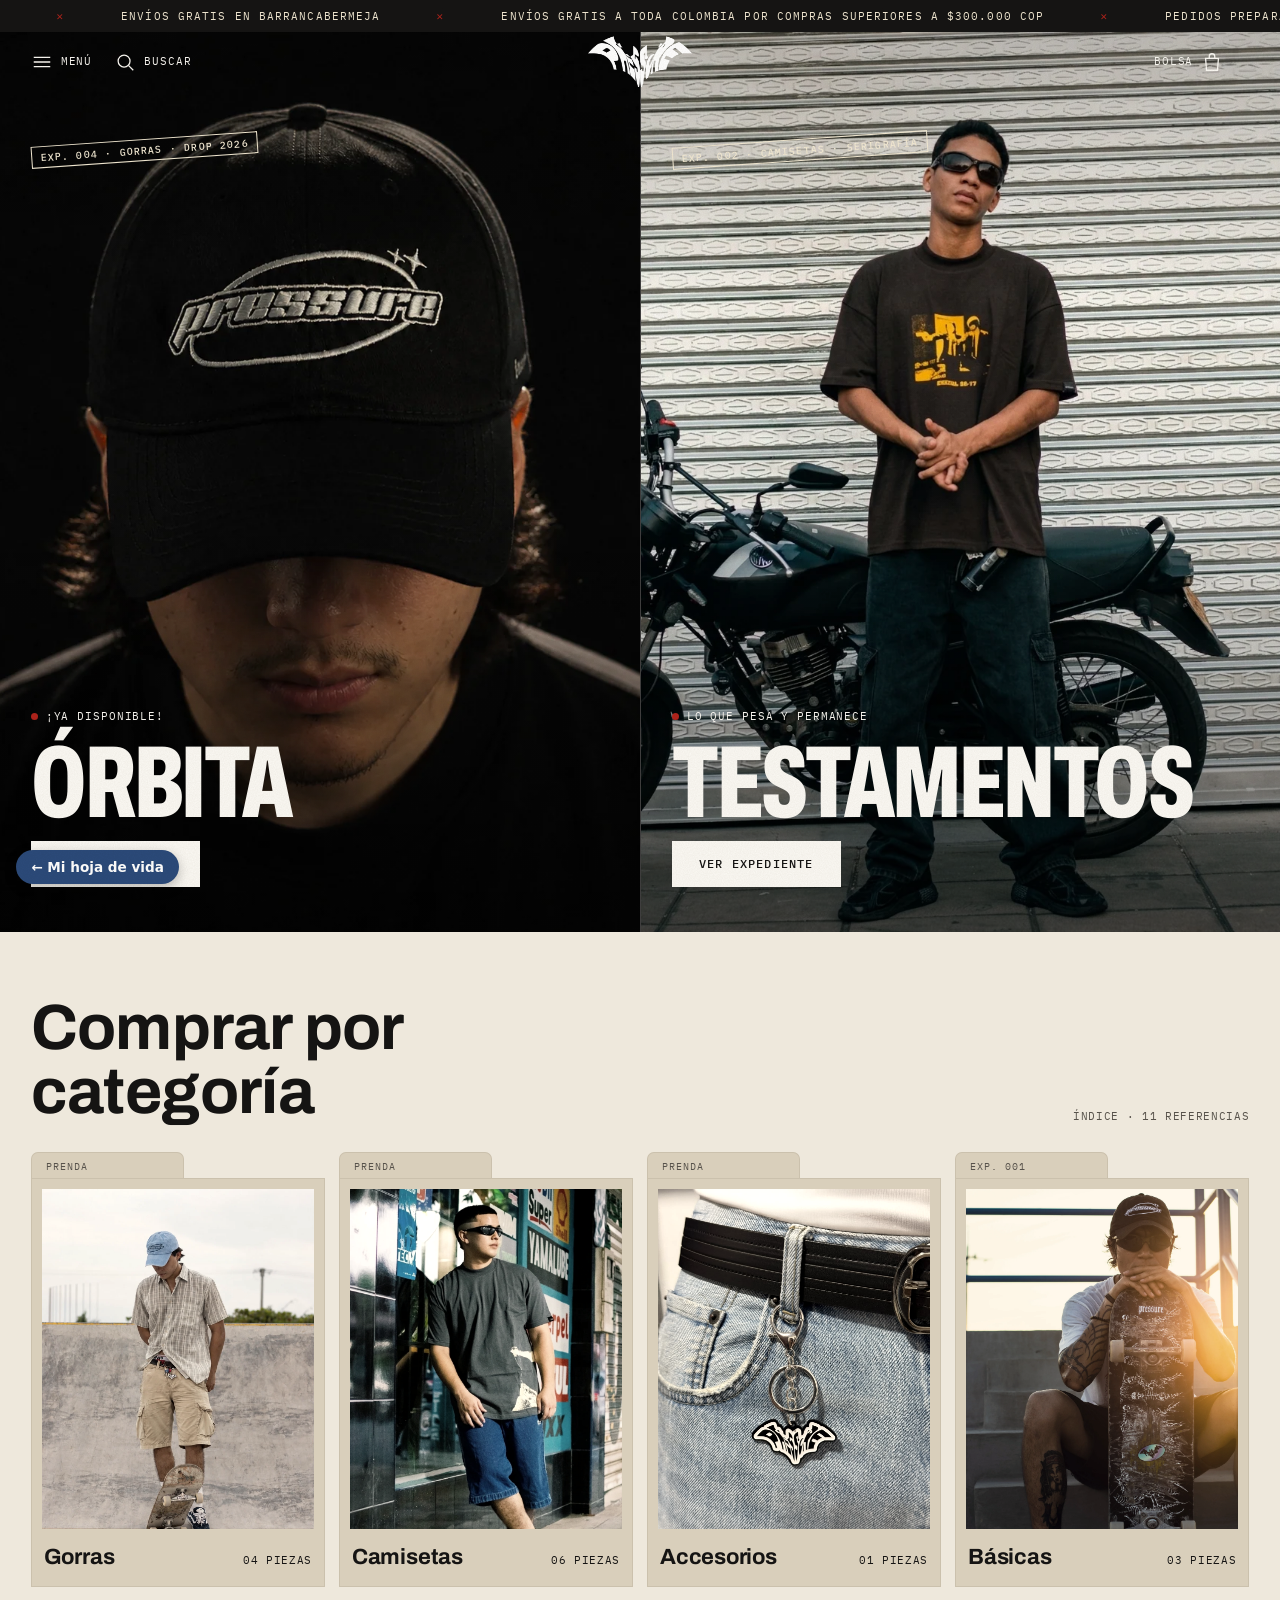
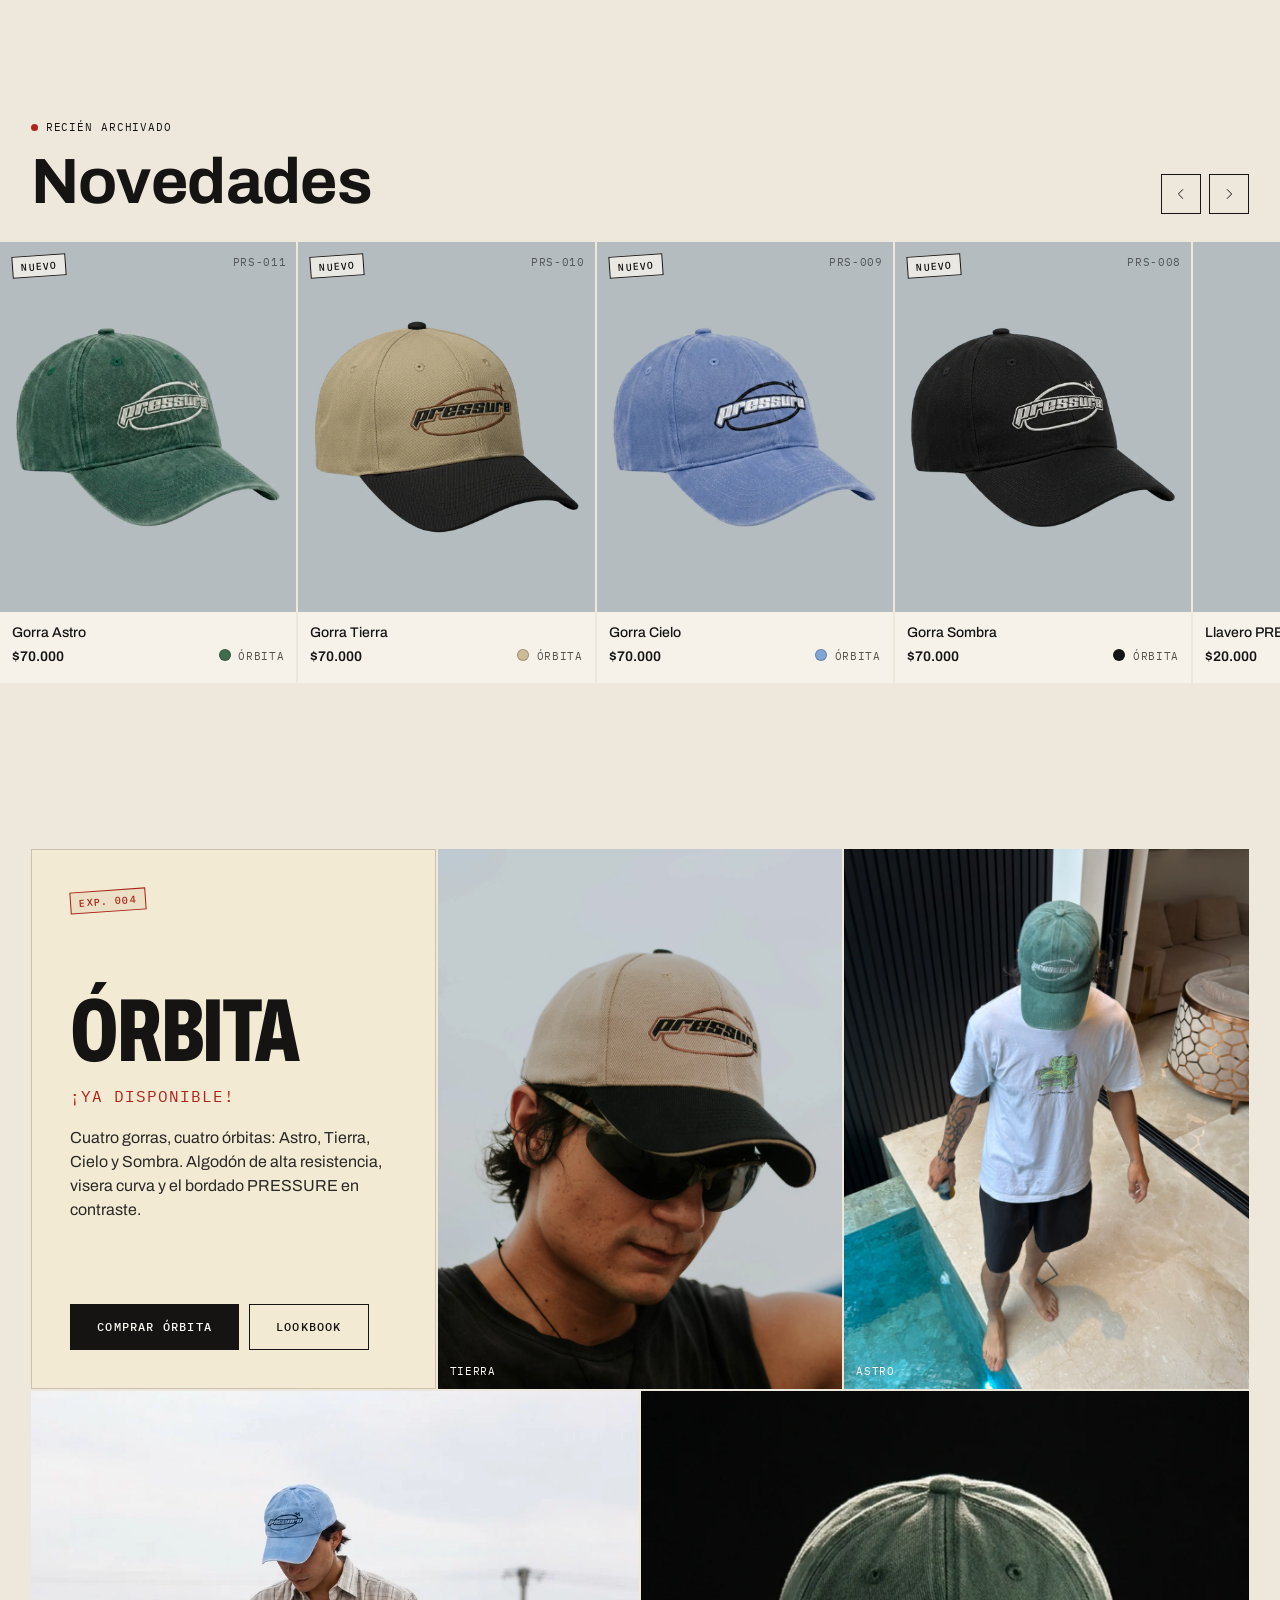
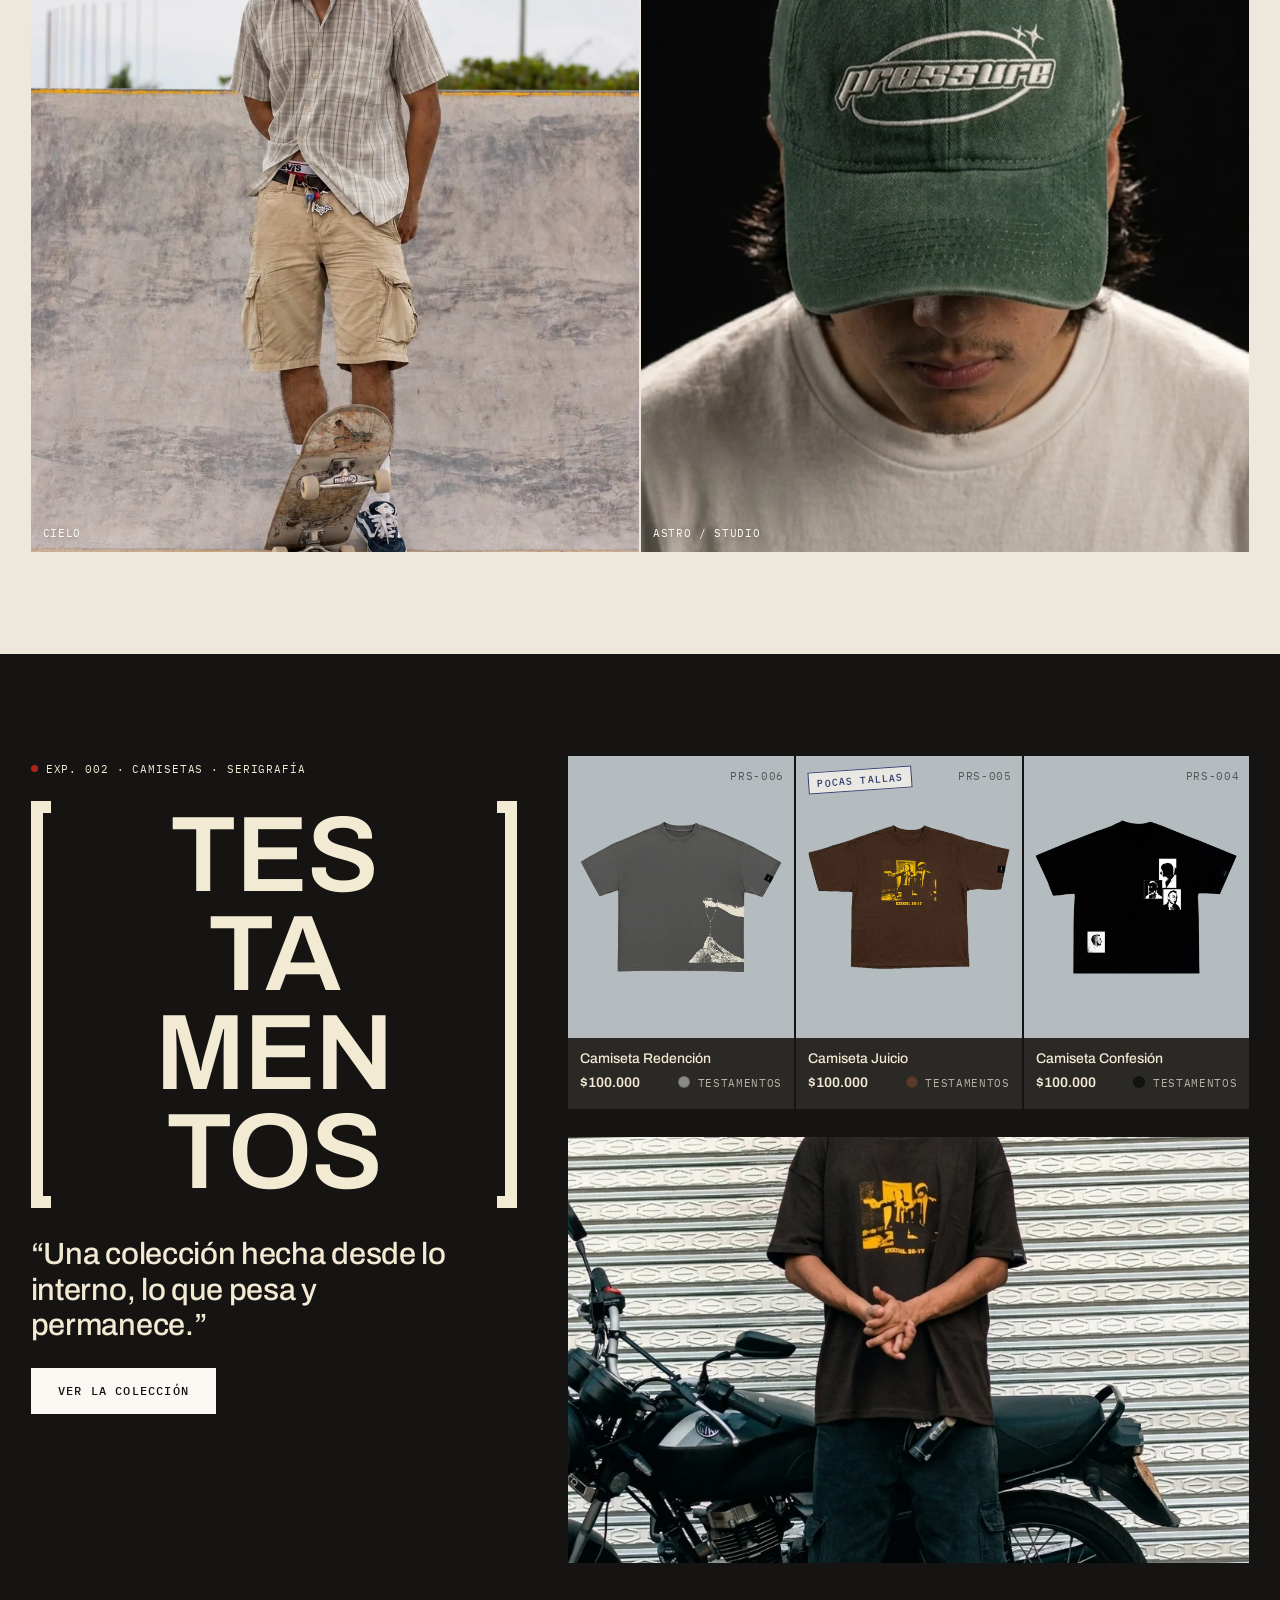
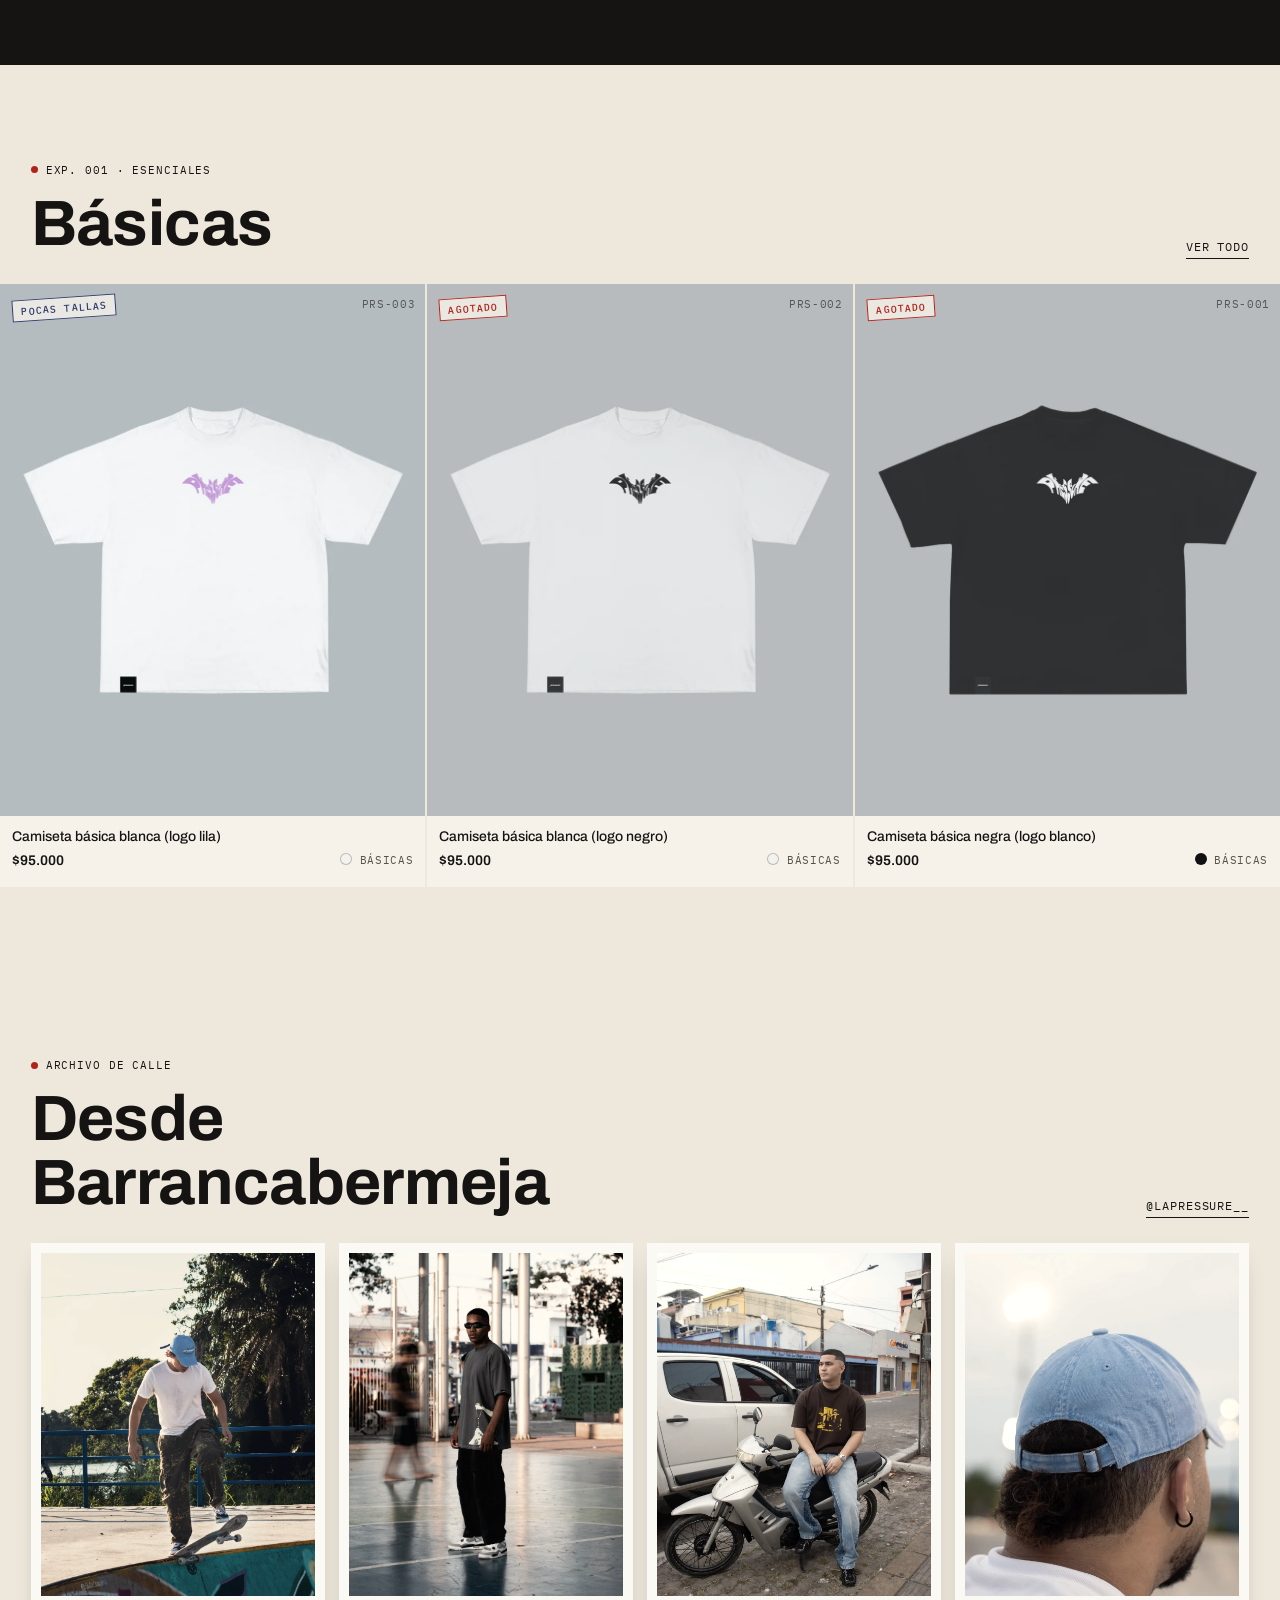
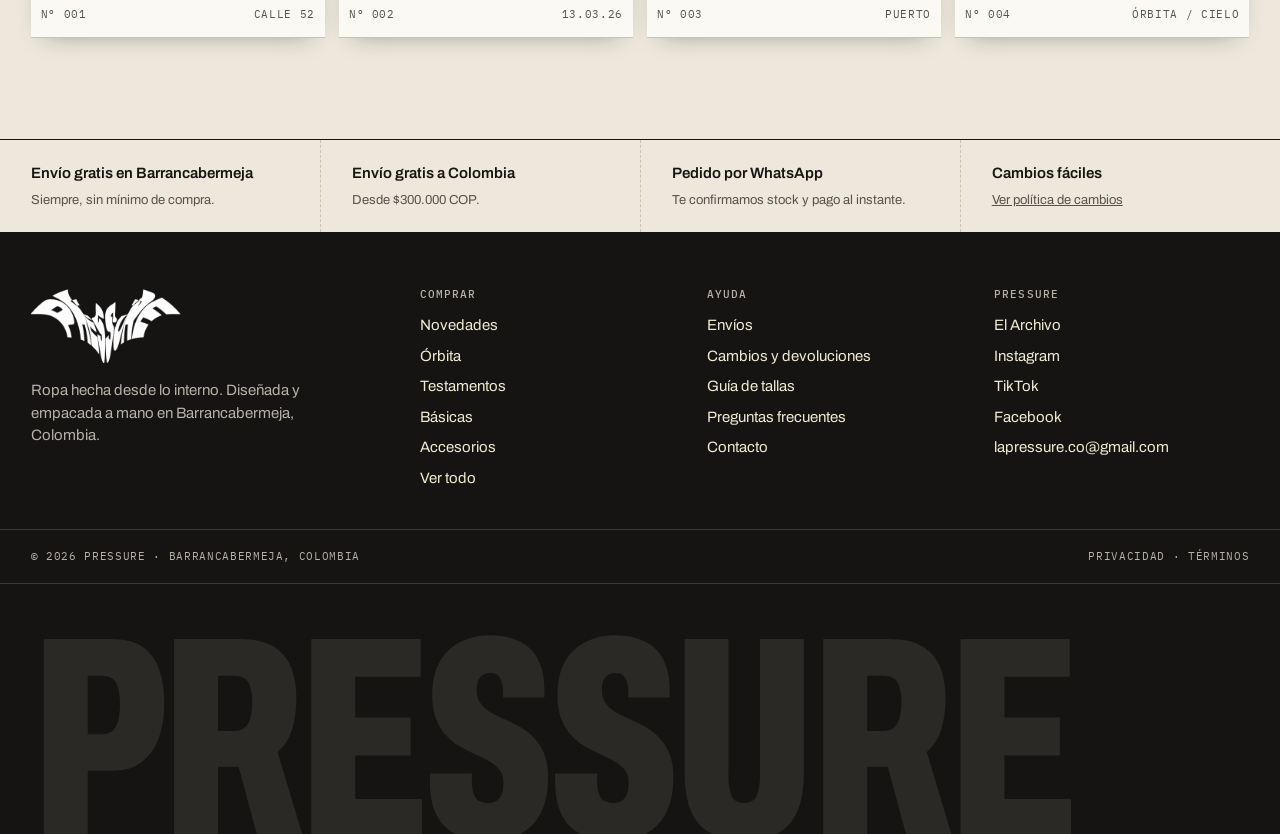
==== commit 3cf95697: "Nombres en minúsculas, validación W3C y enlace para volver a la hoja de vida" ====
--- a/pressure-web/index.html
+++ b/pressure-web/index.html
@@ -10,13 +10,16 @@
 <meta property="og:title" content="PRESSURE | Ropa desde Barrancabermeja">
 <meta property="og:description" content="PRESSURE: gorras, camisetas oversize y accesorios hechos desde lo interno. Colecciones Órbita y Testamentos. Envíos a toda Colombia.">
 <meta property="og:image" content="assets/img/editorial/img_024.webp">
-<link rel="icon" href="assets/img/editorial/PRESSURE_PERSONAJE_SOLO_CABEZA.webp" type="image/webp">
+<link rel="icon" href="assets/img/editorial/pressure_personaje_solo_cabeza.webp" type="image/webp">
 <link rel="preconnect" href="https://fonts.googleapis.com">
 <link rel="preconnect" href="https://fonts.gstatic.com" crossorigin>
 <link href="https://fonts.googleapis.com/css2?family=Archivo:wdth,wght@62..125,100..900&family=IBM+Plex+Mono:wght@400;500&display=swap" rel="stylesheet">
 <link rel="stylesheet" href="assets/css/styles.css">
 </head>
 <body data-page="home">
+    <!-- R8: volver a la hoja de vida -->
+    <a class="volver-cv" href="../index.html">&larr; Mi hoja de vida</a>
+
 <main id="main"></main>
 <script src="assets/js/config.js"></script>
 <script src="assets/js/catalog.js"></script>
--- a/pressure-web/assets/css/styles.css
+++ b/pressure-web/assets/css/styles.css
@@ -511,7 +511,7 @@
 /* Página de archivo (marca) */
 .manifesto { font-size: clamp(28px, 3.6vw, 54px); font-weight: 600; line-height: 1.08; letter-spacing: -.02em; max-width: 22ch; }
 .manifesto em { font-style: normal; color: var(--red); }
-.pattern-band { height: clamp(160px, 22vw, 300px); background: url("../img/editorial/PRESSURE_BANNER.webp") center / cover; filter: contrast(1.1); mix-blend-mode: multiply; opacity: .9; }
+.pattern-band { height: clamp(160px, 22vw, 300px); background: url("../img/editorial/pressure_banner.webp") center / cover; filter: contrast(1.1); mix-blend-mode: multiply; opacity: .9; }
 .timeline { display: grid; gap: 0; border-top: 1px solid var(--ink); }
 .timeline a { display: grid; grid-template-columns: 120px 1fr auto; gap: 24px; align-items: center; padding: 22px 0; border-bottom: 1px solid var(--line); transition: background .2s, padding .3s var(--ease); }
 .timeline a:hover { background: var(--cream); padding-inline: 16px; }
@@ -610,3 +610,23 @@
   .section-head { flex-direction: column; align-items: start; }
   .view-switch .mono { display: none; }
 }
+
+/* Enlace para volver a la hoja de vida (R8) */
+.volver-cv {
+    position: fixed;
+    left: 1rem;
+    bottom: 1rem;
+    z-index: 80;
+    padding: 0.55rem 0.95rem;
+    border-radius: 2rem;
+    background-color: #2b4a7a;
+    color: #ffffff;
+    font: 600 0.85rem/1.2 system-ui, sans-serif;
+    text-decoration: none;
+    box-shadow: 0 0.25rem 0.75rem rgba(0, 0, 0, 0.25);
+}
+
+.volver-cv:hover,
+.volver-cv:focus {
+    background-color: #3f72af;
+}
